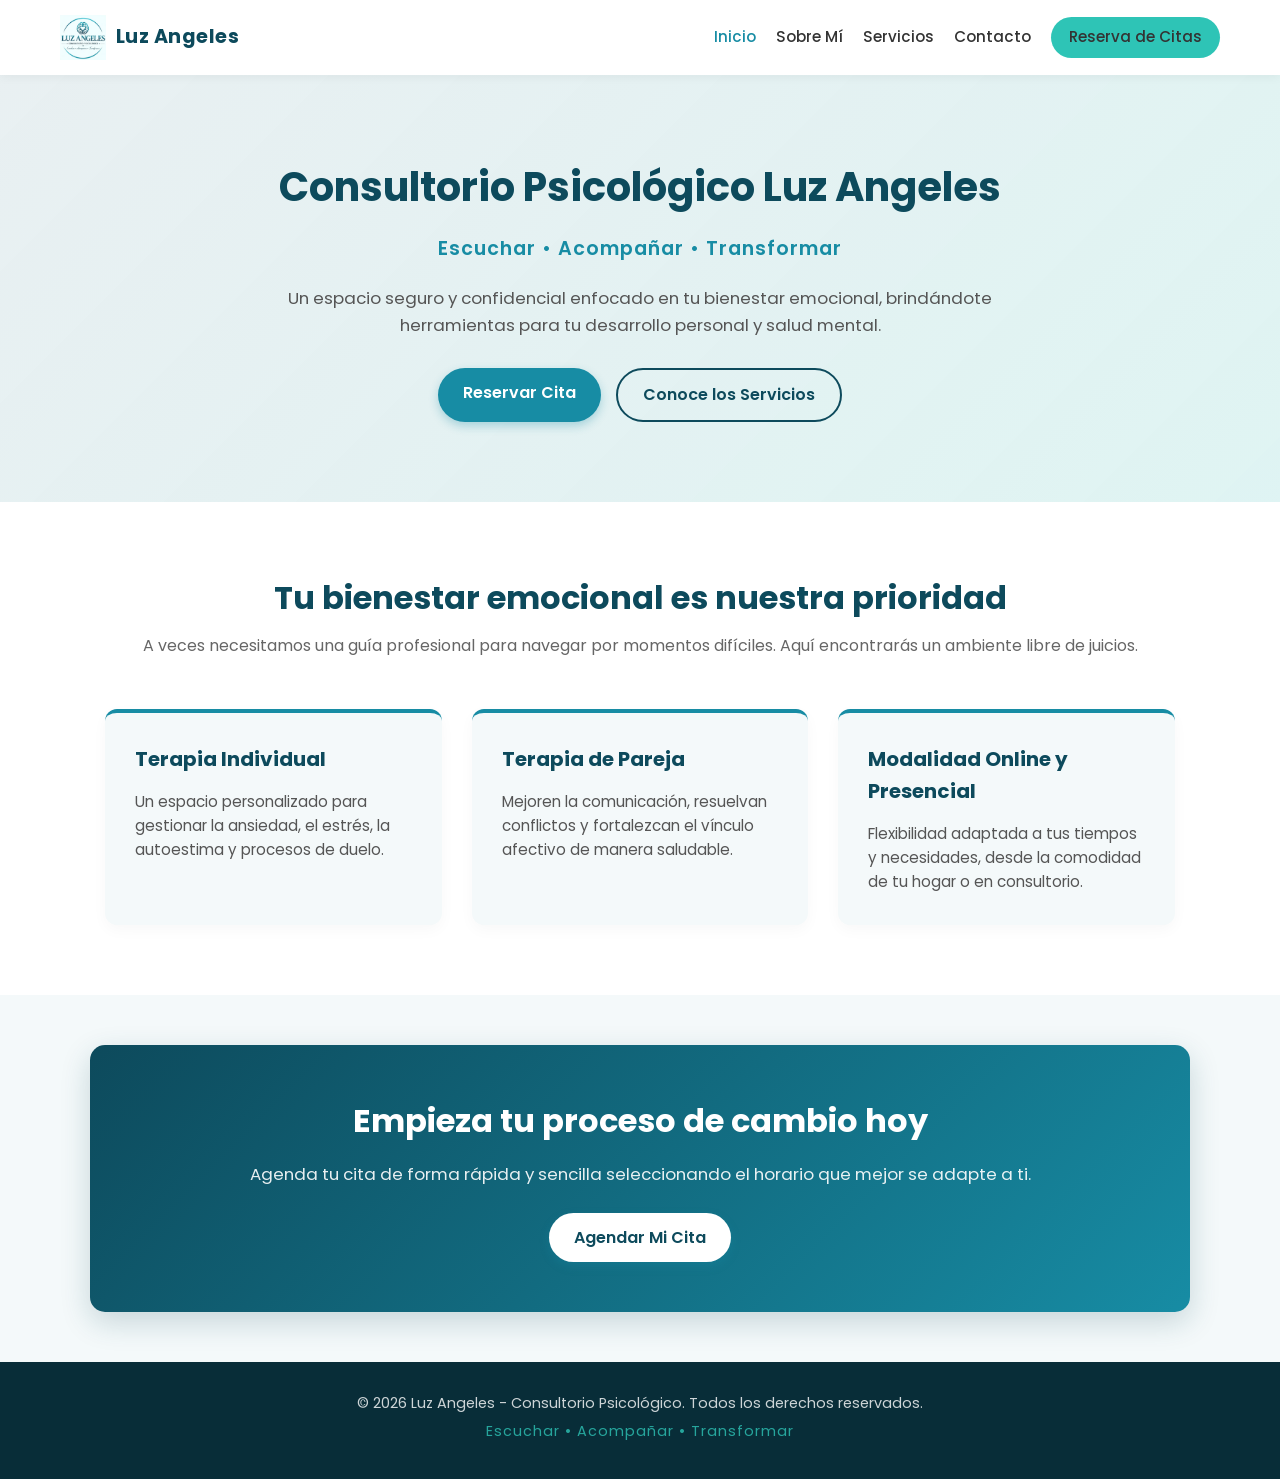
==== index.html @ 4aa78e84 "Add files via upload" ====
<!DOCTYPE html>
<html lang="es">
<head>
    <meta charset="UTF-8">
    <meta name="viewport" content="width=device-width, initial-scale=1.0">
    <title>Luz Angeles | Consultorio Psicológico</title>
    <!-- Enlaces directos a los archivos CSS en la raíz -->
    <link rel="stylesheet" href="estilos.css">
    <link rel="stylesheet" href="reserva.css">
    <!-- Fuente de Google Fonts para un diseño moderno -->
    <link href="https://fonts.googleapis.com/css2?family=Poppins:wght@300;400;500;600;700&display=swap" rel="stylesheet">
</head>
<body>

    <!-- BARRA DE NAVEGACIÓN -->
    <header class="header">
        <div class="nav-container">
            <a href="index.html" class="logo-container">
                <img src="perfil.jpg.png" alt="Logo Luz Angeles" class="logo-img">
                <span class="logo-text">Luz Angeles</span>
            </a>
            <nav class="nav-menu" id="navMenu">
                <a href="index.html" class="active">Inicio</a>
                <a href="sobre-mi.html">Sobre Mí</a>
                <a href="servicios.html">Servicios</a>
                <a href="contacto.html">Contacto</a>
                <a href="reservar.html" class="btn-reserva-nav">Reserva de Citas</a>
            </nav>
            <div class="menu-toggle" id="menuToggle">
                <span></span>
                <span></span>
                <span></span>
            </div>
        </div>
    </header>

    <!-- SECCIÓN HERO (PRINCIPAL) -->
    <section class="hero">
        <div class="hero-content">
            <h1>Consultorio Psicológico Luz Angeles</h1>
            <p class="slogan">Escuchar • Acompañar • Transformar</p>
            <p class="hero-description">Un espacio seguro y confidencial enfocado en tu bienestar emocional, brindándote herramientas para tu desarrollo personal y salud mental.</p>
            <div class="hero-buttons">
                <a href="reservar.html" class="btn-primary">Reservar Cita</a>
                <a href="servicios.html" class="btn-secondary">Conoce los Servicios</a>
            </div>
        </div>
    </section>

    <!-- SECCIÓN DE PRESENTACIÓN / FILOSOFÍA -->
    <section class="about-preview">
        <div class="container">
            <h2>Tu bienestar emocional es nuestra prioridad</h2>
            <p class="subtitle">A veces necesitamos una guía profesional para navegar por momentos difíciles. Aquí encontrarás un ambiente libre de juicios.</p>
            
            <div class="cards-grid">
                <div class="card">
                    <h3>Terapia Individual</h3>
                    <p>Un espacio personalizado para gestionar la ansiedad, el estrés, la autoestima y procesos de duelo.</p>
                </div>
                <div class="card">
                    <h3>Terapia de Pareja</h3>
                    <p>Mejoren la comunicación, resuelvan conflictos y fortalezcan el vínculo afectivo de manera saludable.</p>
                </div>
                <div class="card">
                    <h3>Modalidad Online y Presencial</h3>
                    <p>Flexibilidad adaptada a tus tiempos y necesidades, desde la comodidad de tu hogar o en consultorio.</p>
                </div>
            </div>
        </div>
    </section>

    <!-- LLAMADA A LA ACCIÓN (CTA) PARA RESERVAS -->
    <section class="cta-section">
        <div class="container cta-box">
            <h2>Empieza tu proceso de cambio hoy</h2>
            <p>Agenda tu cita de forma rápida y sencilla seleccionando el horario que mejor se adapte a ti.</p>
            <a href="reservar.html" class="btn-primary">Agendar Mi Cita</a>
        </div>
    </section>

    <!-- PIE DE PÁGINA -->
    <footer class="footer">
        <div class="container footer-content">
            <p>&copy; 2026 Luz Angeles - Consultorio Psicológico. Todos los derechos reservados.</p>
            <p class="footer-slogan">Escuchar • Acompañar • Transformar</p>
        </div>
    </footer>

    <!-- Archivos JavaScript en la raíz -->
    <script src="main.js"></script>
    <script src="reserva.js"></script>
</body>
</html>
---- estilos.css ----
/* ==========================================
   VARIABLES Y CONFIGURACIÓN GENERAL
========================================== */
:root {
    --primary-color: #0d4a5c;      /* Azul oscuro principal (del texto del logo) */
    --secondary-color: #178ca4;    /* Turquesa medio */
    --accent-color: #2ec4b6;       /* Turquesa brillante / acento */
    --light-bg: #f4f9fa;           /* Fondo muy suave y limpio */
    --text-color: #333333;         /* Texto general oscuro */
    --white: #ffffff;
    --transition: all 0.3s ease;
}

* {
    margin: 0;
    padding: 0;
    box-sizing: border-box;
}

body {
    font-family: 'Poppins', sans-serif;
    color: var(--text-color);
    background-color: var(--white);
    line-height: 1.6;
}

.container {
    width: 90%;
    max-width: 1100px;
    margin: 0 auto;
    padding: 0 15px;
}

/* ==========================================
   BOTONES
========================================== */
.btn-primary, .btn-secondary, .btn-reserva-nav {
    display: inline-block;
    padding: 12px 25px;
    border-radius: 30px;
    font-weight: 600;
    text-decoration: none;
    transition: var(--transition);
    cursor: pointer;
    text-align: center;
}

.btn-primary {
    background-color: var(--secondary-color);
    color: var(--white);
    box-shadow: 0 4px 10px rgba(23, 140, 164, 0.3);
}

.btn-primary:hover {
    background-color: var(--primary-color);
    transform: translateY(-2px);
}

.btn-secondary {
    background-color: transparent;
    color: var(--primary-color);
    border: 2px solid var(--primary-color);
}

.btn-secondary:hover {
    background-color: var(--primary-color);
    color: var(--white);
}

/* ==========================================
   NAVEGACIÓN (HEADER)
========================================== */
.header {
    background-color: var(--white);
    box-shadow: 0 2px 10px rgba(0,0,0,0.05);
    position: sticky;
    top: 0;
    z-index: 1000;
}

.nav-container {
    display: flex;
    justify-content: space-between;
    align-items: center;
    max-width: 1200px;
    margin: 0 auto;
    padding: 15px 20px;
}

.logo-container {
    display: flex;
    align-items: center;
    text-decoration: none;
}

.logo-img {
    height: 45px;
    width: auto;
    margin-right: 10px;
}

.logo-text {
    font-size: 1.2rem;
    font-weight: 700;
    color: var(--primary-color);
    letter-spacing: 0.5px;
}

.nav-menu {
    display: flex;
    align-items: center;
    gap: 20px;
}

.nav-menu a {
    text-decoration: none;
    color: var(--text-color);
    font-weight: 500;
    font-size: 0.95rem;
    transition: var(--transition);
}

.nav-menu a:hover, .nav-menu a.active {
    color: var(--secondary-color);
}

.btn-reserva-nav {
    background-color: var(--accent-color);
    color: var(--white);
    padding: 8px 18px;
    font-size: 0.9rem;
}

.btn-reserva-nav:hover {
    background-color: var(--secondary-color);
    color: var(--white);
}

.menu-toggle {
    display: none;
    flex-direction: column;
    cursor: pointer;
    gap: 5px;
}

.menu-toggle span {
    width: 25px;
    height: 3px;
    background-color: var(--primary-color);
    border-radius: 3px;
    transition: var(--transition);
}

/* ==========================================
   SECCIÓN HERO (PRINCIPAL)
========================================== */
.hero {
    background: linear-gradient(135deg, rgba(13, 74, 92, 0.05) 0%, rgba(38, 196, 182, 0.1) 100%), var(--light-bg);
    padding: 80px 20px;
    text-align: center;
}

.hero-content {
    max-width: 800px;
    margin: 0 auto;
}

.hero h1 {
    font-size: 2.5rem;
    color: var(--primary-color);
    margin-bottom: 15px;
    font-weight: 700;
}

.slogan {
    font-size: 1.2rem;
    color: var(--secondary-color);
    font-weight: 600;
    margin-bottom: 20px;
    letter-spacing: 1px;
}

.hero-description {
    font-size: 1.05rem;
    color: #555;
    margin-bottom: 30px;
}

.hero-buttons {
    display: flex;
    justify-content: center;
    gap: 15px;
    flex-wrap: wrap;
}

/* ==========================================
   SECCIÓN DE PRESENTACIÓN / TARJETAS
========================================== */
.about-preview {
    padding: 70px 20px;
    background-color: var(--white);
    text-align: center;
}

.about-preview h2 {
    font-size: 2rem;
    color: var(--primary-color);
    margin-bottom: 10px;
}

.subtitle {
    color: #666;
    margin-bottom: 50px;
    font-size: 1rem;
}

.cards-grid {
    display: grid;
    grid-template-columns: repeat(auto-fit, minmax(300px, 1fr));
    gap: 30px;
    max-width: 1100px;
    margin: 0 auto;
}

.card {
    background-color: var(--light-bg);
    padding: 30px;
    border-radius: 12px;
    box-shadow: 0 5px 15px rgba(0,0,0,0.03);
    transition: var(--transition);
    border-top: 4px solid var(--secondary-color);
    text-align: left;
}

.card:hover {
    transform: translateY(-5px);
    box-shadow: 0 8px 25px rgba(0,0,0,0.08);
}

.card h3 {
    color: var(--primary-color);
    font-size: 1.25rem;
    margin-bottom: 15px;
}

.card p {
    color: #555;
    font-size: 0.95rem;
}

/* ==========================================
   SECCIÓN CTA (LLAMADA A LA ACCIÓN)
========================================== */
.cta-section {
    padding: 50px 20px;
    background-color: var(--light-bg);
    text-align: center;
}

.cta-box {
    background: linear-gradient(135deg, var(--primary-color), var(--secondary-color));
    color: var(--white);
    padding: 50px 30px;
    border-radius: 15px;
    box-shadow: 0 10px 30px rgba(13, 74, 92, 0.2);
}

.cta-box h2 {
    font-size: 2rem;
    margin-bottom: 15px;
}

.cta-box p {
    margin-bottom: 25px;
    font-size: 1.05rem;
    opacity: 0.9;
}

.cta-box .btn-primary {
    background-color: var(--white);
    color: var(--primary-color);
}

.cta-box .btn-primary:hover {
    background-color: var(--light-bg);
    color: var(--secondary-color);
}

/* ==========================================
   PIE DE PÁGINA (FOOTER)
========================================== */
.footer {
    background-color: #082d38;
    color: var(--white);
    text-align: center;
    padding: 30px 20px;
}

.footer-content p {
    font-size: 0.9rem;
    opacity: 0.8;
    margin-bottom: 5px;
}

.footer-slogan {
    font-size: 0.85rem;
    color: var(--accent-color);
    letter-spacing: 1px;
}

/* ==========================================
   DISEÑO RESPONSIVE (MÓVILES)
========================================== */
@media (max-width: 768px) {
    .nav-menu {
        display: none;
        flex-direction: column;
        position: absolute;
        top: 100%;
        left: 0;
        width: 100%;
        background-color: var(--white);
        padding: 20px;
        box-shadow: 0 5px 10px rgba(0,0,0,0.1);
        text-align: center;
    }

    .nav-menu.active {
        display: flex;
    }

    .menu-toggle {
        display: flex;
    }

    .hero h1 {
        font-size: 2rem;
    }

    .cta-box h2 {
        font-size: 1.6rem;
    }
}
---- reserva.css ----
/* ==========================================
   ESTILOS PARA LA PÁGINA DE RESERVAS
========================================== */

.reserva-section {
    padding: 50px 20px;
    background-color: var(--light-bg);
    min-height: 80vh;
}

.reserva-header {
    text-align: center;
    max-width: 700px;
    margin: 0 auto 40px auto;
}

.reserva-header h1 {
    color: var(--primary-color);
    font-size: 2.2rem;
    margin-bottom: 10px;
}

.reserva-header p {
    color: #555;
    font-size: 1rem;
}

.reserva-wrapper {
    max-width: 800px;
    margin: 0 auto;
    background-color: var(--white);
    padding: 40px;
    border-radius: 15px;
    box-shadow: 0 10px 30px rgba(0, 0, 0, 0.05);
    border-top: 5px solid var(--secondary-color);
}

.form-group {
    margin-bottom: 25px;
}

.form-group label {
    display: block;
    font-weight: 600;
    color: var(--primary-color);
    margin-bottom: 10px;
    font-size: 0.95rem;
}

/* Grilla para tipos de terapia */
.tipo-terapia-grid {
    display: grid;
    grid-template-columns: repeat(auto-fit, minmax(200px, 1fr));
    gap: 15px;
}

.radio-card {
    display: flex;
    align-items: center;
    gap: 10px;
    padding: 12px 15px;
    background-color: var(--light-bg);
    border: 2px solid transparent;
    border-radius: 8px;
    cursor: pointer;
    transition: var(--transition);
    font-weight: 500;
    font-size: 0.9rem;
    color: var(--text-color);
}

.radio-card:hover {
    border-color: var(--secondary-color);
}

.radio-card input[type="radio"] {
    accent-color: var(--secondary-color);
}

/* Grillas de campos de entrada */
.form-grid-2 {
    display: grid;
    grid-template-columns: 1fr 1fr;
    gap: 20px;
}

.form-grid-3 {
    display: grid;
    grid-template-columns: 1fr;
    gap: 15px;
}

/* ==========================================
   ESTILO MODERNO PARA CAMPOS DE FORMULARIO
========================================== */
.form-control {
    width: 100% !important;
    padding: 14px 18px !important;
    border: 2px solid #cbd5e1 !important;      /* Borde gris claro más visible y elegante */
    border-radius: 12px !important;           /* Esquinas más redondeadas */
    font-family: 'Poppins', sans-serif !important;
    font-size: 0.95rem !important;
    color: var(--text-color) !important;
    background-color: #f8fafc !important;      /* Fondo suave tipo tarjeta moderna */
    transition: all 0.3s ease !important;
}

.form-control:focus {
    outline: none !important;
    border-color: var(--secondary-color) !important;
    background-color: #ffffff !important;      /* Se vuelve blanco puro al escribir */
    box-shadow: 0 0 0 4px rgba(23, 140, 164, 0.15) !important; /* Brillo turquesa */
}

.form-control::placeholder {
    color: #94a3b8 !important;                 /* Texto de guía más claro */
    opacity: 1 !important;
}

.btn-block {
    width: 100%;
    padding: 14px;
    font-size: 1rem;
    border: none;
    margin-top: 10px;
}

/* Responsive para celulares */
@media (max-width: 768px) {
    .form-grid-2 {
        grid-template-columns: 1fr;
    }
    
    .reserva-wrapper {
        padding: 20px;
    }
}
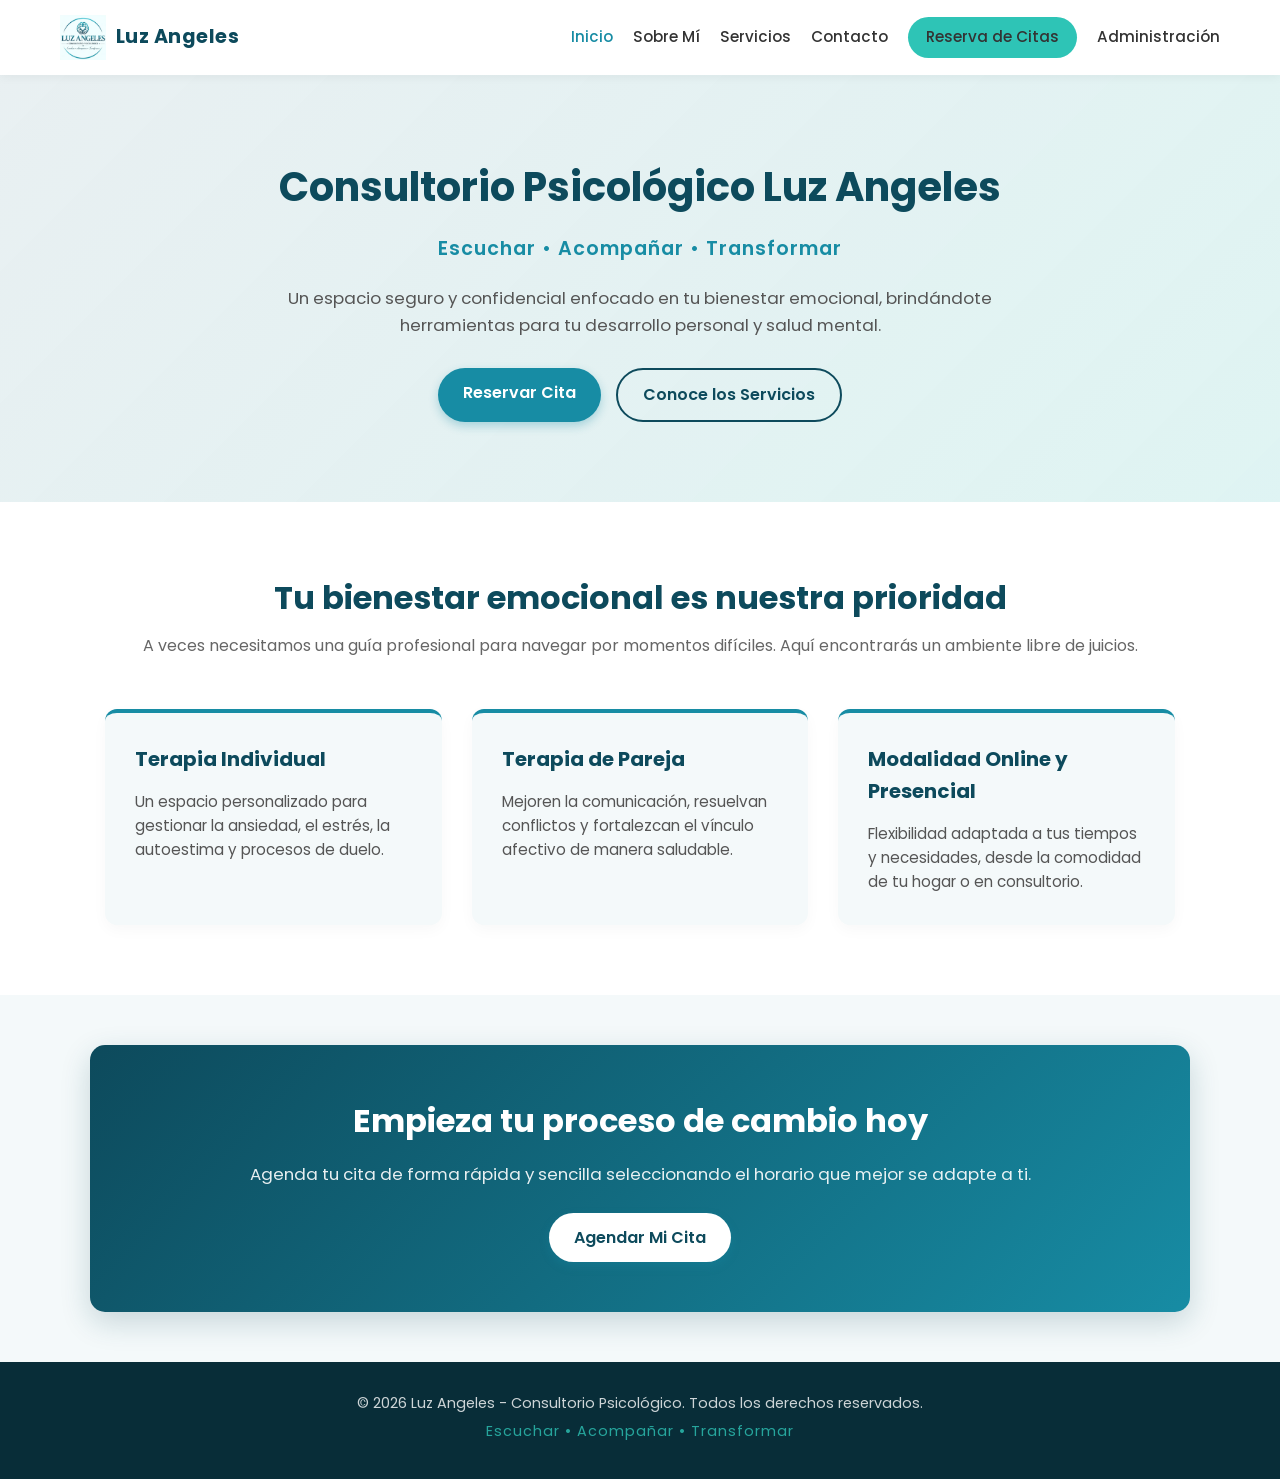
==== commit bb09fd84: "Update index.html" ====
--- a/index.html
+++ b/index.html
@@ -25,6 +25,7 @@
                 <a href="servicios.html">Servicios</a>
                 <a href="contacto.html">Contacto</a>
                 <a href="reservar.html" class="btn-reserva-nav">Reserva de Citas</a>
+                <a href="login.html" class="nav-link">Administración</a>
             </nav>
             <div class="menu-toggle" id="menuToggle">
                 <span></span>
@@ -91,4 +92,4 @@
     <script src="main.js"></script>
     <script src="reserva.js"></script>
 </body>
-</html>+</html>
